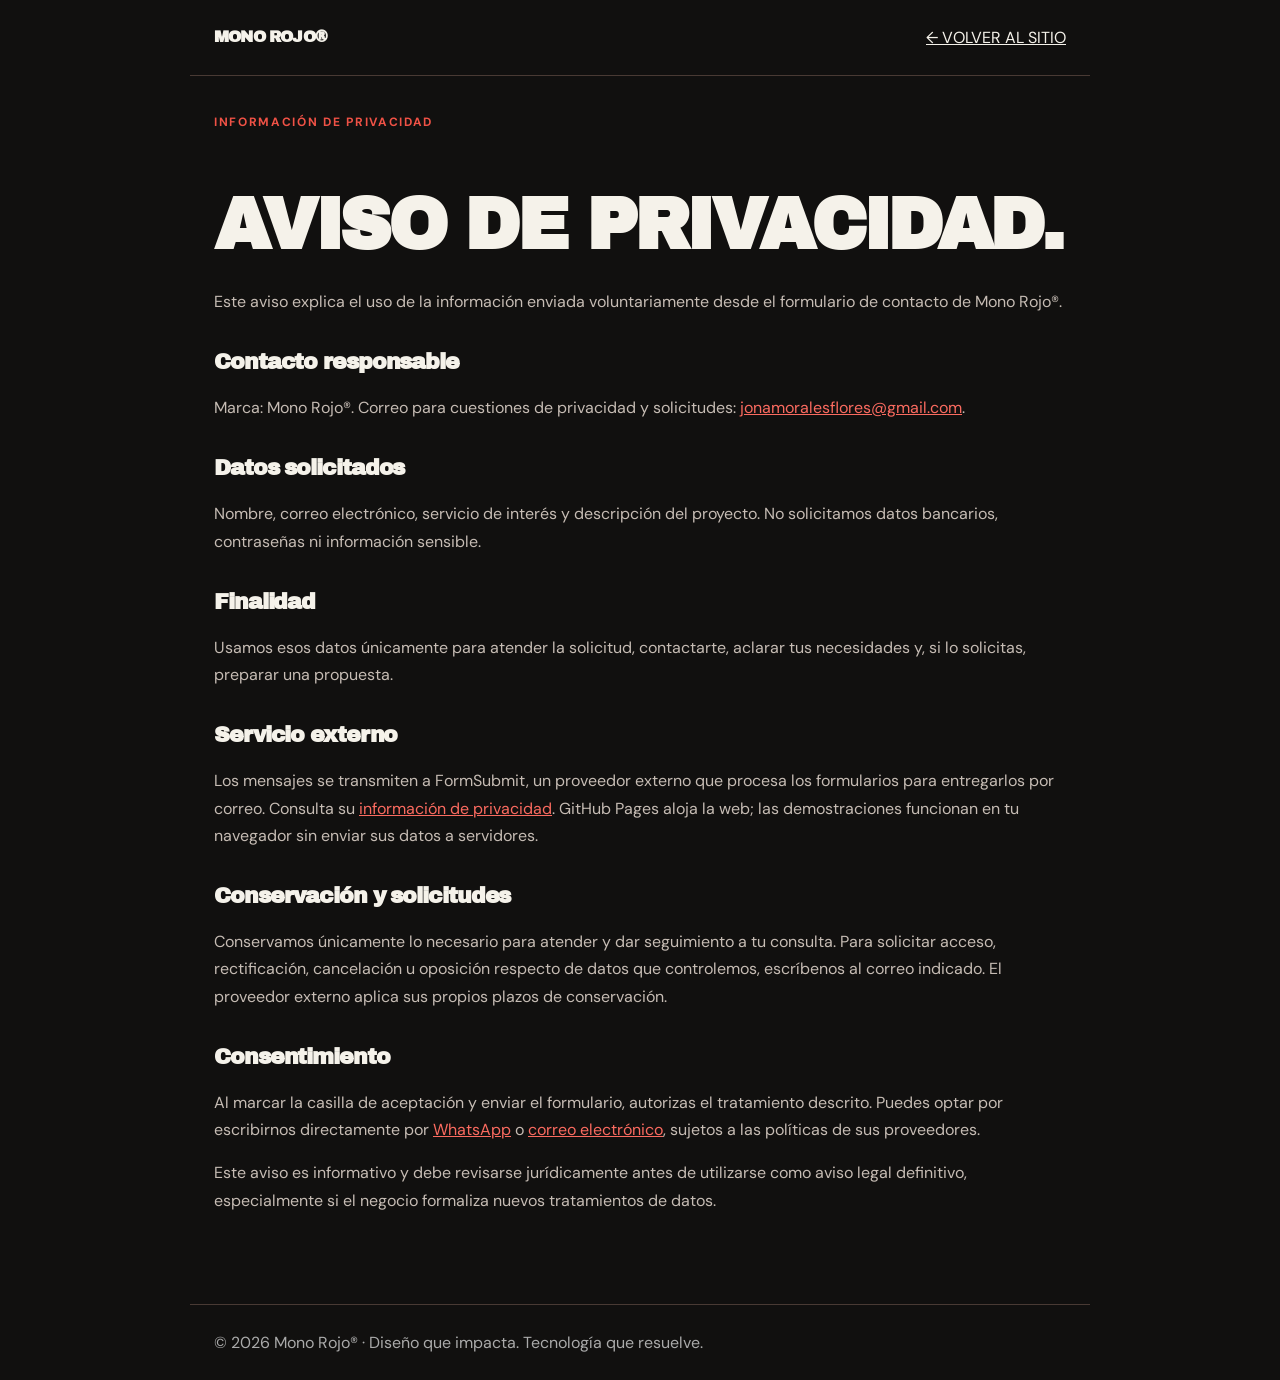
==== privacy.html @ c9f2c41f "Add files via upload" ====
<!doctype html><html lang="es"><head><meta charset="utf-8"><meta name="viewport" content="width=device-width,initial-scale=1"><meta name="theme-color" content="#11100f"><meta name="robots" content="index,follow"><title>Aviso de privacidad | Mono Rojo®</title><meta name="description" content="Información sobre los datos del formulario de contacto de Mono Rojo®."><link rel="icon" href="assets/favicon-mono-rojo.png"><link rel="preconnect" href="https://fonts.googleapis.com"><link rel="preconnect" href="https://fonts.gstatic.com" crossorigin><link href="https://fonts.googleapis.com/css2?family=Archivo+Black&family=DM+Sans:wght@400;500;700&display=swap" rel="stylesheet"><style>*{box-sizing:border-box}html{scroll-behavior:smooth}body{margin:0;background:#11100f;color:#f5f2ea;font:16px/1.7 'DM Sans',sans-serif}a{color:#fb6b60}a:focus-visible{outline:2px solid #ffe070}main,header,footer{max-width:900px;margin:auto;padding:24px}header{display:flex;justify-content:space-between;align-items:center;border-bottom:1px solid #493a34}header strong,h1,h2{font-family:'Archivo Black',sans-serif;line-height:1.18;letter-spacing:-.05em}header a{color:#f5f2ea}h1{font-size:clamp(38px,7vw,72px);margin:50px 0 20px}h2{font-size:22px;margin-top:35px}p,li{color:#c6bcb4}footer{border-top:1px solid #493a34;color:#aaa;margin-top:50px}.tag{color:#f05246;font-size:12px;letter-spacing:.14em;font-weight:bold}ul{padding-left:22px}</style></head><body><header><strong>MONO ROJO®</strong><a href="./">← VOLVER AL SITIO</a></header><main><p class="tag">INFORMACIÓN DE PRIVACIDAD</p><h1>AVISO DE PRIVACIDAD.</h1><p>Este aviso explica el uso de la información enviada voluntariamente desde el formulario de contacto de Mono Rojo®.</p><h2>Contacto responsable</h2><p>Marca: Mono Rojo®. Correo para cuestiones de privacidad y solicitudes: <a href="mailto:jonamoralesflores@gmail.com">jonamoralesflores@gmail.com</a>.</p><h2>Datos solicitados</h2><p>Nombre, correo electrónico, servicio de interés y descripción del proyecto. No solicitamos datos bancarios, contraseñas ni información sensible.</p><h2>Finalidad</h2><p>Usamos esos datos únicamente para atender la solicitud, contactarte, aclarar tus necesidades y, si lo solicitas, preparar una propuesta.</p><h2>Servicio externo</h2><p>Los mensajes se transmiten a FormSubmit, un proveedor externo que procesa los formularios para entregarlos por correo. Consulta su <a href="https://formsubmit.co/privacy.pdf" target="_blank" rel="noopener noreferrer">información de privacidad</a>. GitHub Pages aloja la web; las demostraciones funcionan en tu navegador sin enviar sus datos a servidores.</p><h2>Conservación y solicitudes</h2><p>Conservamos únicamente lo necesario para atender y dar seguimiento a tu consulta. Para solicitar acceso, rectificación, cancelación u oposición respecto de datos que controlemos, escríbenos al correo indicado. El proveedor externo aplica sus propios plazos de conservación.</p><h2>Consentimiento</h2><p>Al marcar la casilla de aceptación y enviar el formulario, autorizas el tratamiento descrito. Puedes optar por escribirnos directamente por <a href="https://wa.me/523325138810" target="_blank" rel="noopener noreferrer">WhatsApp</a> o <a href="mailto:jonamoralesflores@gmail.com">correo electrónico</a>, sujetos a las políticas de sus proveedores.</p><p>Este aviso es informativo y debe revisarse jurídicamente antes de utilizarse como aviso legal definitivo, especialmente si el negocio formaliza nuevos tratamientos de datos.</p></main><footer>© <span id="y"></span> Mono Rojo® · Diseño que impacta. Tecnología que resuelve.</footer><script>document.getElementById('y').textContent=new Date().getFullYear()</script></body></html>
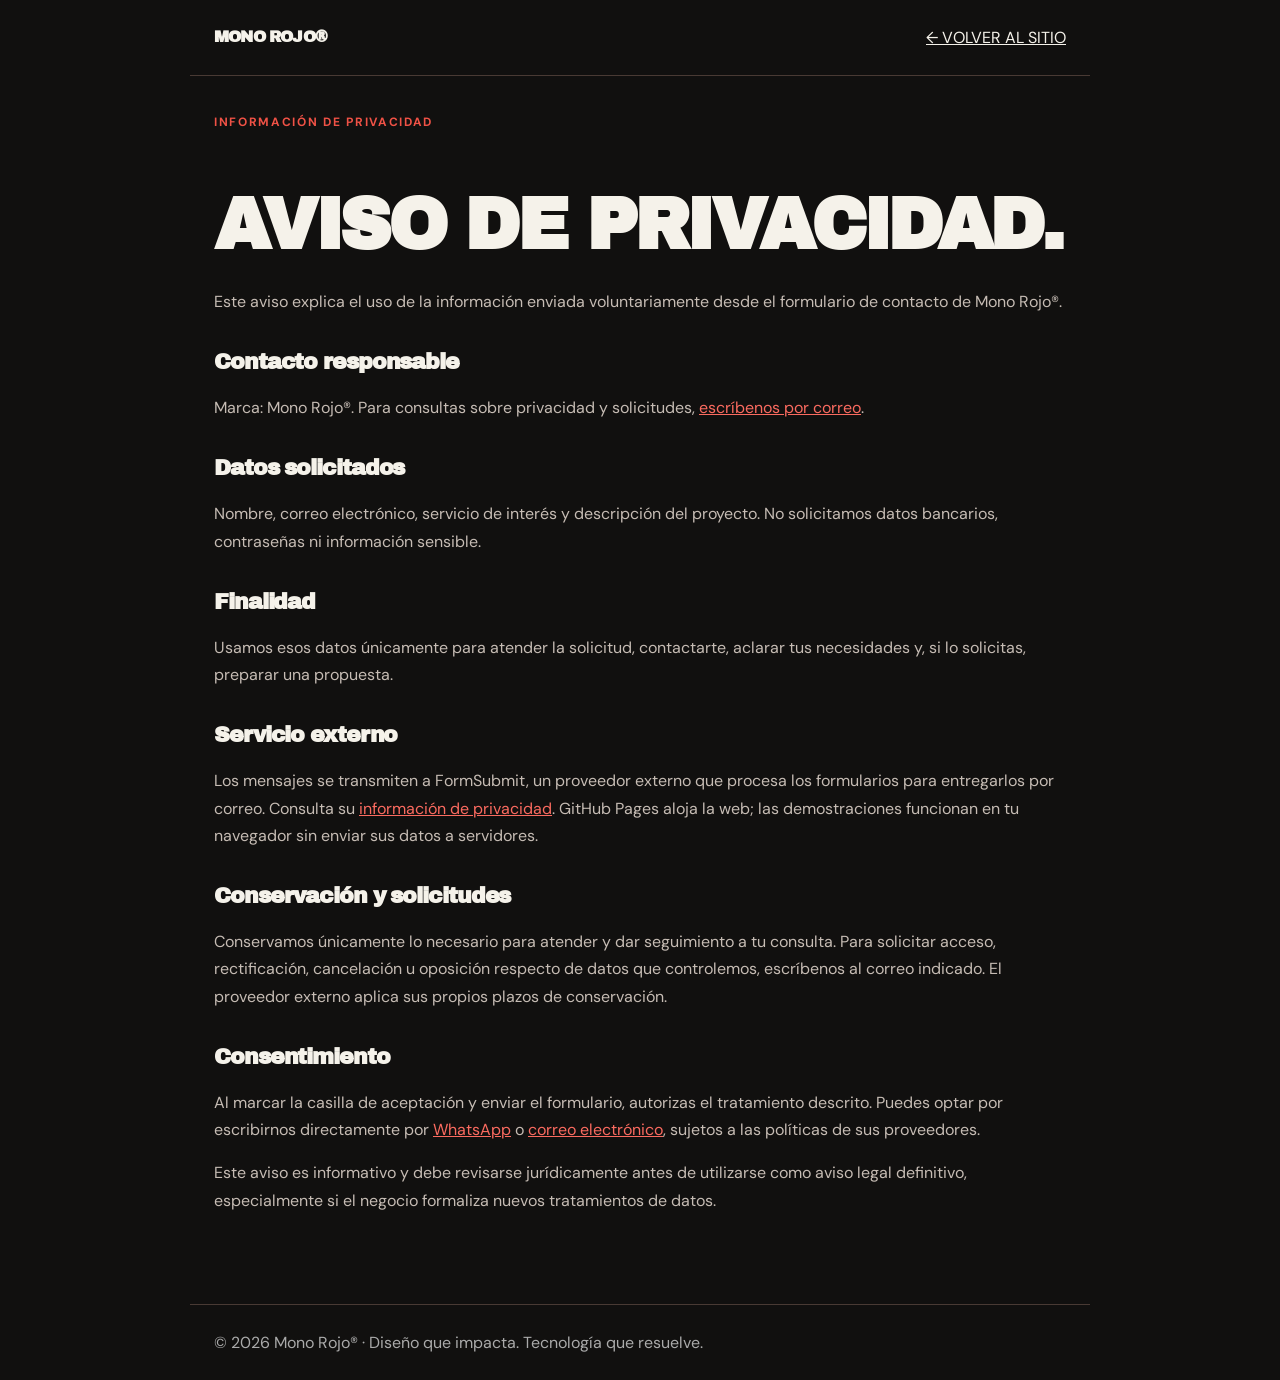
==== commit a8551190: "Add files via upload" ====
--- a/privacy.html
+++ b/privacy.html
@@ -1 +1 @@
-<!doctype html><html lang="es"><head><meta charset="utf-8"><meta name="viewport" content="width=device-width,initial-scale=1"><meta name="theme-color" content="#11100f"><meta name="robots" content="index,follow"><title>Aviso de privacidad | Mono Rojo®</title><meta name="description" content="Información sobre los datos del formulario de contacto de Mono Rojo®."><link rel="icon" href="assets/favicon-mono-rojo.png"><link rel="preconnect" href="https://fonts.googleapis.com"><link rel="preconnect" href="https://fonts.gstatic.com" crossorigin><link href="https://fonts.googleapis.com/css2?family=Archivo+Black&family=DM+Sans:wght@400;500;700&display=swap" rel="stylesheet"><style>*{box-sizing:border-box}html{scroll-behavior:smooth}body{margin:0;background:#11100f;color:#f5f2ea;font:16px/1.7 'DM Sans',sans-serif}a{color:#fb6b60}a:focus-visible{outline:2px solid #ffe070}main,header,footer{max-width:900px;margin:auto;padding:24px}header{display:flex;justify-content:space-between;align-items:center;border-bottom:1px solid #493a34}header strong,h1,h2{font-family:'Archivo Black',sans-serif;line-height:1.18;letter-spacing:-.05em}header a{color:#f5f2ea}h1{font-size:clamp(38px,7vw,72px);margin:50px 0 20px}h2{font-size:22px;margin-top:35px}p,li{color:#c6bcb4}footer{border-top:1px solid #493a34;color:#aaa;margin-top:50px}.tag{color:#f05246;font-size:12px;letter-spacing:.14em;font-weight:bold}ul{padding-left:22px}</style></head><body><header><strong>MONO ROJO®</strong><a href="./">← VOLVER AL SITIO</a></header><main><p class="tag">INFORMACIÓN DE PRIVACIDAD</p><h1>AVISO DE PRIVACIDAD.</h1><p>Este aviso explica el uso de la información enviada voluntariamente desde el formulario de contacto de Mono Rojo®.</p><h2>Contacto responsable</h2><p>Marca: Mono Rojo®. Correo para cuestiones de privacidad y solicitudes: <a href="mailto:jonamoralesflores@gmail.com">jonamoralesflores@gmail.com</a>.</p><h2>Datos solicitados</h2><p>Nombre, correo electrónico, servicio de interés y descripción del proyecto. No solicitamos datos bancarios, contraseñas ni información sensible.</p><h2>Finalidad</h2><p>Usamos esos datos únicamente para atender la solicitud, contactarte, aclarar tus necesidades y, si lo solicitas, preparar una propuesta.</p><h2>Servicio externo</h2><p>Los mensajes se transmiten a FormSubmit, un proveedor externo que procesa los formularios para entregarlos por correo. Consulta su <a href="https://formsubmit.co/privacy.pdf" target="_blank" rel="noopener noreferrer">información de privacidad</a>. GitHub Pages aloja la web; las demostraciones funcionan en tu navegador sin enviar sus datos a servidores.</p><h2>Conservación y solicitudes</h2><p>Conservamos únicamente lo necesario para atender y dar seguimiento a tu consulta. Para solicitar acceso, rectificación, cancelación u oposición respecto de datos que controlemos, escríbenos al correo indicado. El proveedor externo aplica sus propios plazos de conservación.</p><h2>Consentimiento</h2><p>Al marcar la casilla de aceptación y enviar el formulario, autorizas el tratamiento descrito. Puedes optar por escribirnos directamente por <a href="https://wa.me/523325138810" target="_blank" rel="noopener noreferrer">WhatsApp</a> o <a href="mailto:jonamoralesflores@gmail.com">correo electrónico</a>, sujetos a las políticas de sus proveedores.</p><p>Este aviso es informativo y debe revisarse jurídicamente antes de utilizarse como aviso legal definitivo, especialmente si el negocio formaliza nuevos tratamientos de datos.</p></main><footer>© <span id="y"></span> Mono Rojo® · Diseño que impacta. Tecnología que resuelve.</footer><script>document.getElementById('y').textContent=new Date().getFullYear()</script></body></html>
+<!doctype html><html lang="es"><head><meta charset="utf-8"><meta name="viewport" content="width=device-width,initial-scale=1"><meta name="theme-color" content="#11100f"><meta name="robots" content="index,follow"><title>Aviso de privacidad | Mono Rojo®</title><meta name="description" content="Información sobre los datos del formulario de contacto de Mono Rojo®."><link rel="icon" href="assets/favicon-mono-rojo.png"><link rel="preconnect" href="https://fonts.googleapis.com"><link rel="preconnect" href="https://fonts.gstatic.com" crossorigin><link href="https://fonts.googleapis.com/css2?family=Archivo+Black&family=DM+Sans:wght@400;500;700&display=swap" rel="stylesheet"><style>*{box-sizing:border-box}html{scroll-behavior:smooth}body{margin:0;background:#11100f;color:#f5f2ea;font:16px/1.7 'DM Sans',sans-serif}a{color:#fb6b60}a:focus-visible{outline:2px solid #ffe070}main,header,footer{max-width:900px;margin:auto;padding:24px}header{display:flex;justify-content:space-between;align-items:center;border-bottom:1px solid #493a34}header strong,h1,h2{font-family:'Archivo Black',sans-serif;line-height:1.18;letter-spacing:-.05em}header a{color:#f5f2ea}h1{font-size:clamp(38px,7vw,72px);margin:50px 0 20px}h2{font-size:22px;margin-top:35px}p,li{color:#c6bcb4}footer{border-top:1px solid #493a34;color:#aaa;margin-top:50px}.tag{color:#f05246;font-size:12px;letter-spacing:.14em;font-weight:bold}ul{padding-left:22px}</style></head><body><header><strong>MONO ROJO®</strong><a href="./">← VOLVER AL SITIO</a></header><main><p class="tag">INFORMACIÓN DE PRIVACIDAD</p><h1>AVISO DE PRIVACIDAD.</h1><p>Este aviso explica el uso de la información enviada voluntariamente desde el formulario de contacto de Mono Rojo®.</p><h2>Contacto responsable</h2><p>Marca: Mono Rojo®. Para consultas sobre privacidad y solicitudes, <a href="mailto:jonamoralesflores@gmail.com">escríbenos por correo</a>.</p><h2>Datos solicitados</h2><p>Nombre, correo electrónico, servicio de interés y descripción del proyecto. No solicitamos datos bancarios, contraseñas ni información sensible.</p><h2>Finalidad</h2><p>Usamos esos datos únicamente para atender la solicitud, contactarte, aclarar tus necesidades y, si lo solicitas, preparar una propuesta.</p><h2>Servicio externo</h2><p>Los mensajes se transmiten a FormSubmit, un proveedor externo que procesa los formularios para entregarlos por correo. Consulta su <a href="https://formsubmit.co/privacy.pdf" target="_blank" rel="noopener noreferrer">información de privacidad</a>. GitHub Pages aloja la web; las demostraciones funcionan en tu navegador sin enviar sus datos a servidores.</p><h2>Conservación y solicitudes</h2><p>Conservamos únicamente lo necesario para atender y dar seguimiento a tu consulta. Para solicitar acceso, rectificación, cancelación u oposición respecto de datos que controlemos, escríbenos al correo indicado. El proveedor externo aplica sus propios plazos de conservación.</p><h2>Consentimiento</h2><p>Al marcar la casilla de aceptación y enviar el formulario, autorizas el tratamiento descrito. Puedes optar por escribirnos directamente por <a href="https://wa.me/523325138810" target="_blank" rel="noopener noreferrer">WhatsApp</a> o <a href="mailto:jonamoralesflores@gmail.com">correo electrónico</a>, sujetos a las políticas de sus proveedores.</p><p>Este aviso es informativo y debe revisarse jurídicamente antes de utilizarse como aviso legal definitivo, especialmente si el negocio formaliza nuevos tratamientos de datos.</p></main><footer>© <span id="y"></span> Mono Rojo® · Diseño que impacta. Tecnología que resuelve.</footer><script>document.getElementById('y').textContent=new Date().getFullYear()</script></body></html>
